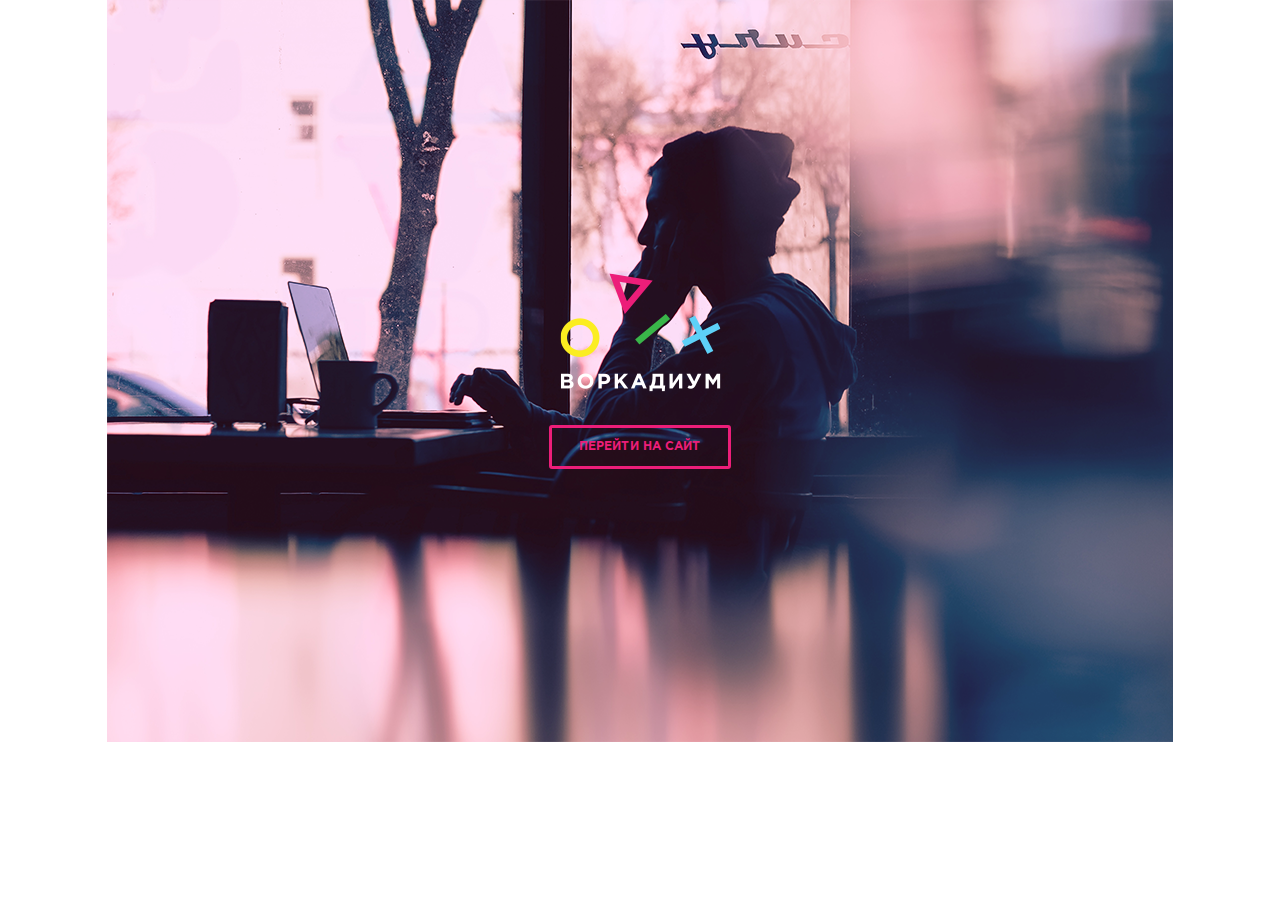
==== index.html @ bd92e072 "all" ====
<!DOCTYPE html>
<html lang="ru">

<head>
  <meta charset="UTF-8">
  <meta name="viewport" content="width=1100, initial-scale=1.0">
  <meta http-equiv="X-UA-Compatible" content="ie=edge">
  <title>Интро</title>
  <link rel="stylesheet" href="./css/main.css">
</head>

<body>
  <div class="wrapper">
    <div class="container">
      <div class="intro">
        <div class="intro__logo">
          <div class="logo">
            <a href="./about.html">
              <img class="logo__pic" src="./img/logo-intro.png" alt="Логотип">
            </a>
          </div>
        </div>
        <a href="./about.html" class="intro__entry title12-GothamPro">Перейти на сайт</a>
      </div>
    </div>
  </div>
</body>

</html>
---- css/main.css ----
@import url('./layout/fonts.css');
@import url('./layout/normalize.css');
@import url('./layout/base.css');
/* ---------------------------------------- */
@import url('./blocks/header.css');
@import url('./blocks/logo.css');
@import url('./blocks/contacts.css');
@import url('./blocks/nav.css');
@import url('./blocks/breadcrumbs.css');
@import url('./blocks/features.css');
@import url('./blocks/news.css');
@import url('./blocks/partners.css');
@import url('./blocks/title.css');
@import url('./blocks/text.css');
@import url('./blocks/pagination.css');
@import url('./blocks/blockqoute.css');
@import url('./blocks/price.css');
@import url('./blocks/form.css');
@import url('./blocks/footer.css');
@import url('./blocks/social.css');
@import url('./blocks/intro.css');
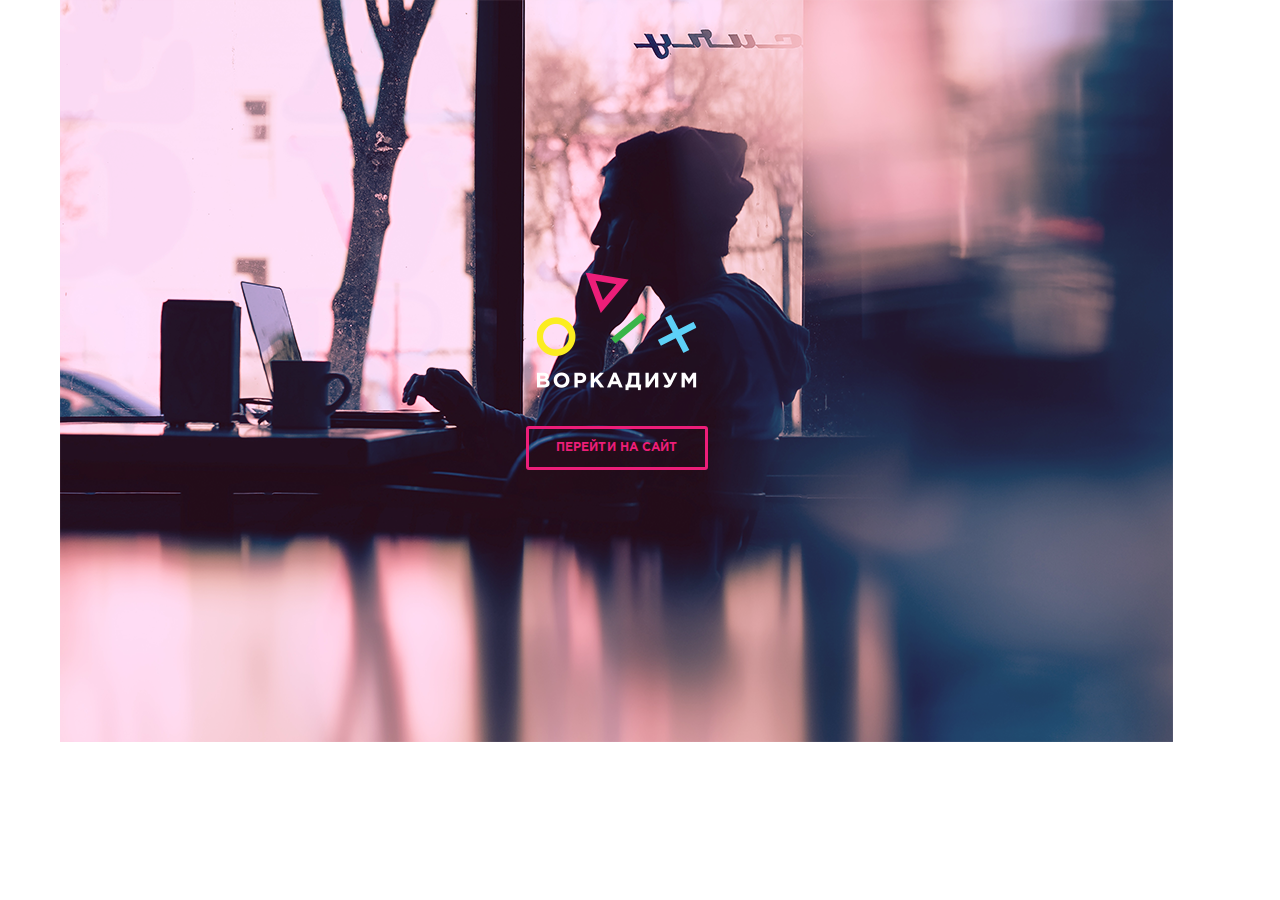
==== commit d6f19120: "all" ====
--- a/index.html
+++ b/index.html
@@ -20,10 +20,9 @@
             </a>
           </div>
         </div>
-        <a href="./about.html" class="intro__entry title12-GothamPro">Перейти на сайт</a>
+          <a href="./about.html" class="intro__entry">Перейти на сайт</a>
       </div>
     </div>
   </div>
 </body>
-
 </html>--- a/css/main.css
+++ b/css/main.css
@@ -19,3 +19,4 @@
 @import url('./blocks/footer.css');
 @import url('./blocks/social.css');
 @import url('./blocks/intro.css');
+@import url('./blocks/animation.css');
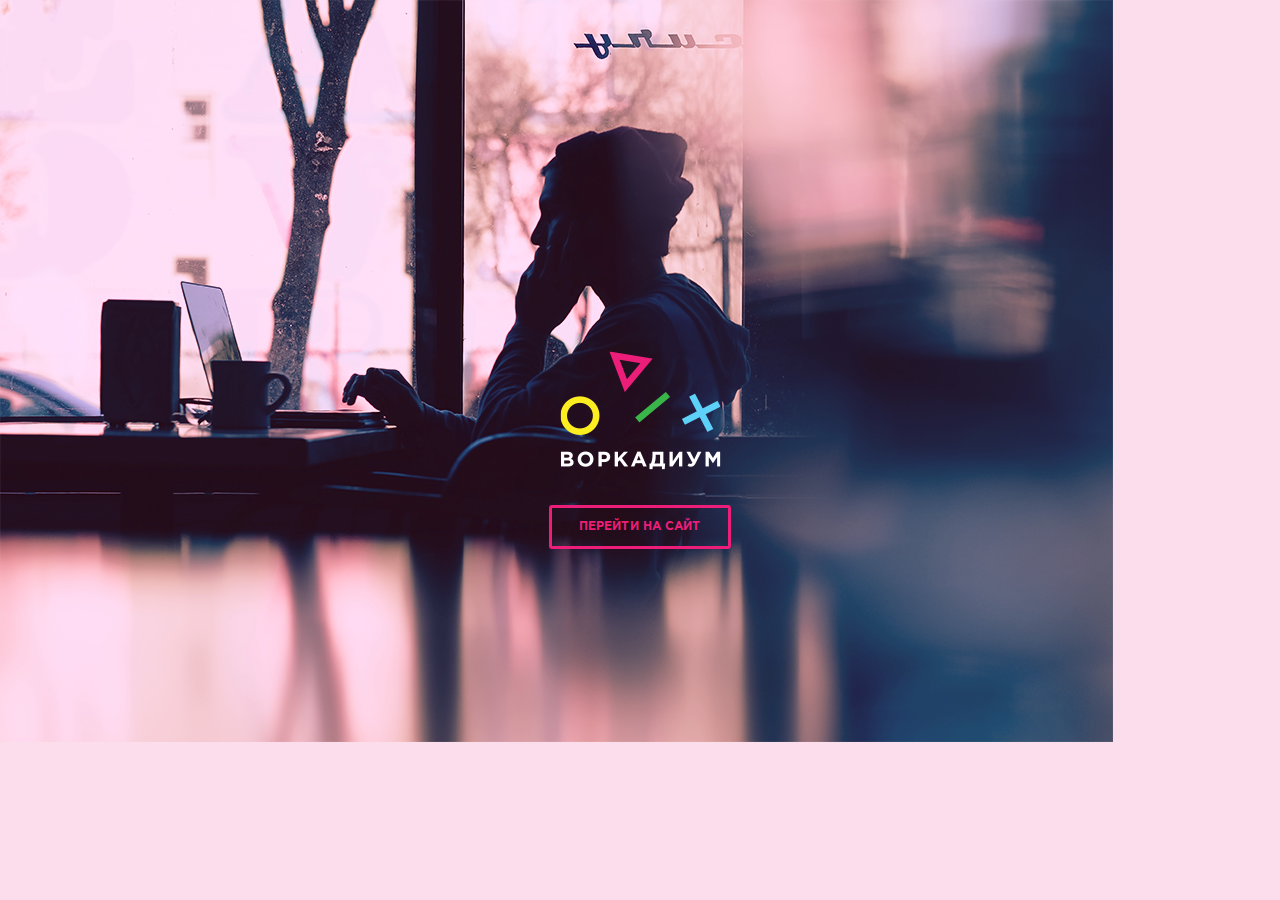
==== commit 70f1b43e: "all" ====
--- a/index.html
+++ b/index.html
@@ -10,19 +10,24 @@
 </head>
 
 <body>
-  <div class="wrapper">
-    <div class="container">
+  <div class="wrapper wrapper--intro">
+    <!-- <div class="container"> -->
       <div class="intro">
-        <div class="intro__logo">
-          <div class="logo">
-            <a href="./about.html">
-              <img class="logo__pic" src="./img/logo-intro.png" alt="Логотип">
-            </a>
+        <div class="intro__animation">
+          <div class="intro__logo">
+            <div class="logo">
+              <a href="./about.html">
+                <img class="logo__pic" src="./img/logo-intro.png" alt="Логотип">
+              </a>
+            </div>
+          </div>
+          <div class="intro__link">
+            <a href="./about.html" class="intro__entry">Перейти на сайт</a>
           </div>
         </div>
-          <a href="./about.html" class="intro__entry">Перейти на сайт</a>
       </div>
-    </div>
+    <!-- </div> -->
   </div>
 </body>
+
 </html>--- a/css/main.css
+++ b/css/main.css
@@ -8,7 +8,7 @@
 @import url('./blocks/nav.css');
 @import url('./blocks/breadcrumbs.css');
 @import url('./blocks/features.css');
-@import url('./blocks/news.css');
+@import url('./blocks/overview.css');
 @import url('./blocks/partners.css');
 @import url('./blocks/title.css');
 @import url('./blocks/text.css');
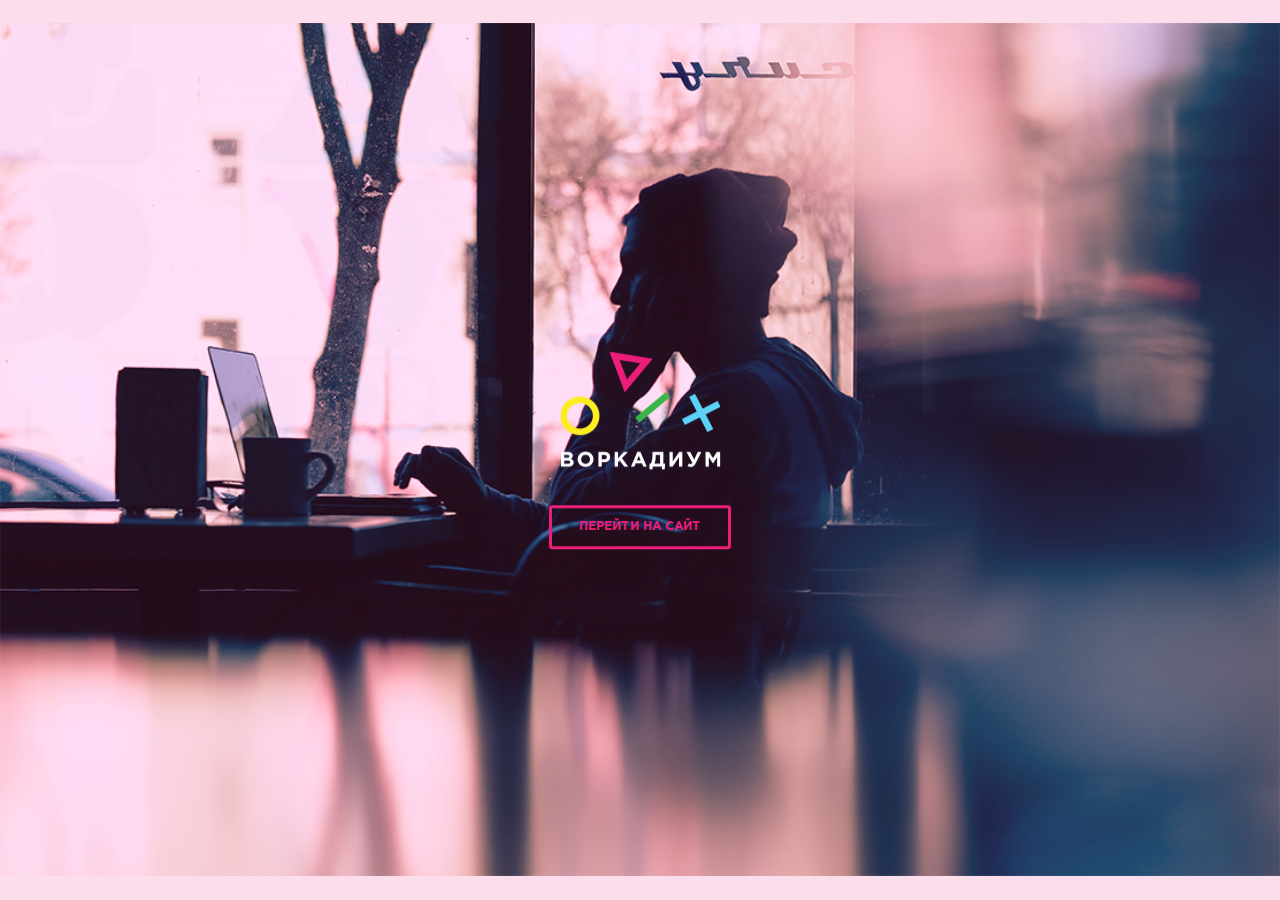
==== commit 267a03fd: "all" ====
--- a/index.html
+++ b/index.html
@@ -11,22 +11,18 @@
 
 <body>
   <div class="wrapper wrapper--intro">
-    <!-- <div class="container"> -->
-      <div class="intro">
-        <div class="intro__animation">
-          <div class="intro__logo">
-            <div class="logo">
-              <a href="./about.html">
-                <img class="logo__pic" src="./img/logo-intro.png" alt="Логотип">
-              </a>
-            </div>
-          </div>
-          <div class="intro__link">
-            <a href="./about.html" class="intro__entry">Перейти на сайт</a>
-          </div>
+    <div class="intro">
+      <div class="intro__animation">
+        <div class="logo intro__logo">
+          <a href="./about.html">
+            <img class="logo__pic" src="./img/logo-intro.png" alt="Логотип">
+          </a>
+        </div>
+        <div class="intro__link">
+          <a href="./about.html" class="intro__entry">Перейти на сайт</a>
         </div>
       </div>
-    <!-- </div> -->
+    </div>
   </div>
 </body>
 
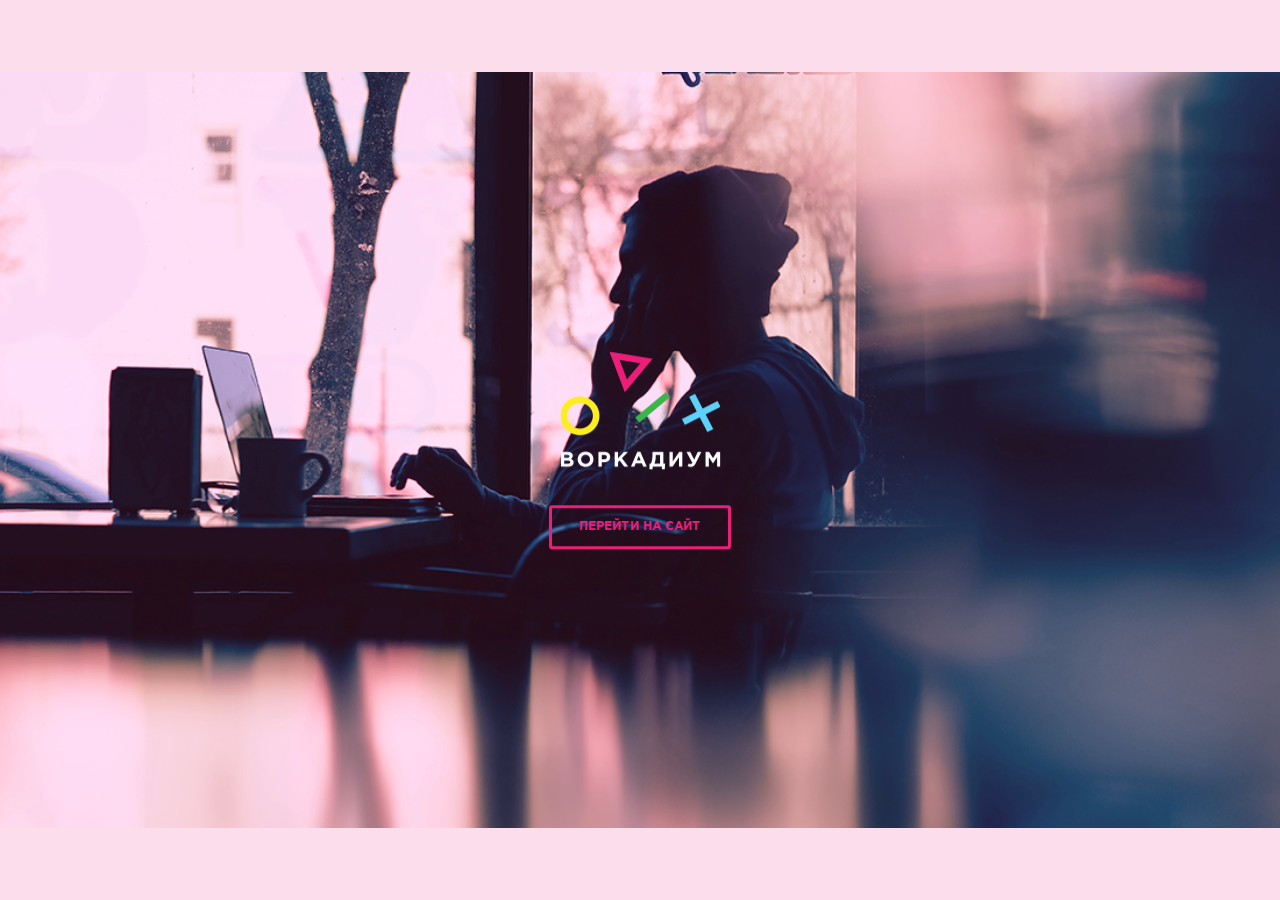
==== commit b3838f25: "all" ====
--- a/index.html
+++ b/index.html
@@ -7,6 +7,7 @@
   <meta http-equiv="X-UA-Compatible" content="ie=edge">
   <title>Интро</title>
   <link rel="stylesheet" href="./css/main.css">
+  <link rel="icon" href="./favicon.png" type="image/png"/>
 </head>
 
 <body>
